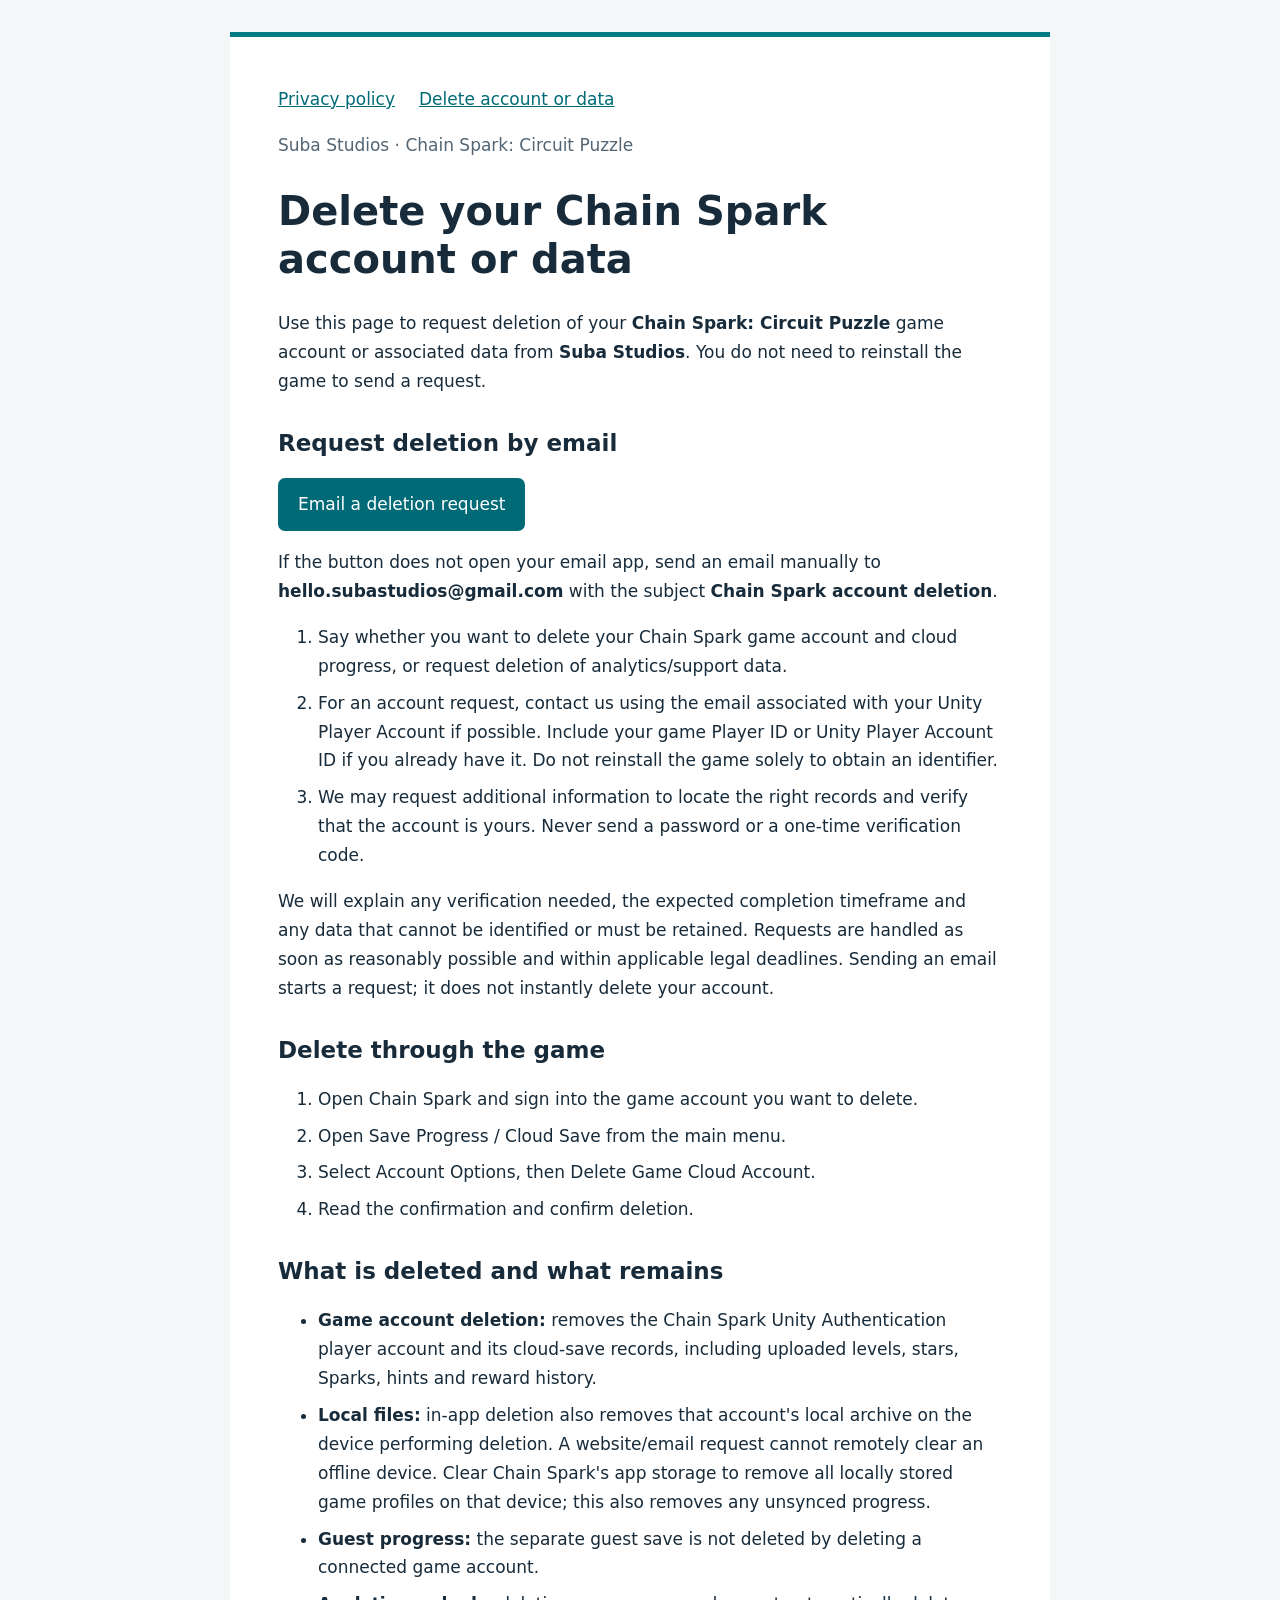
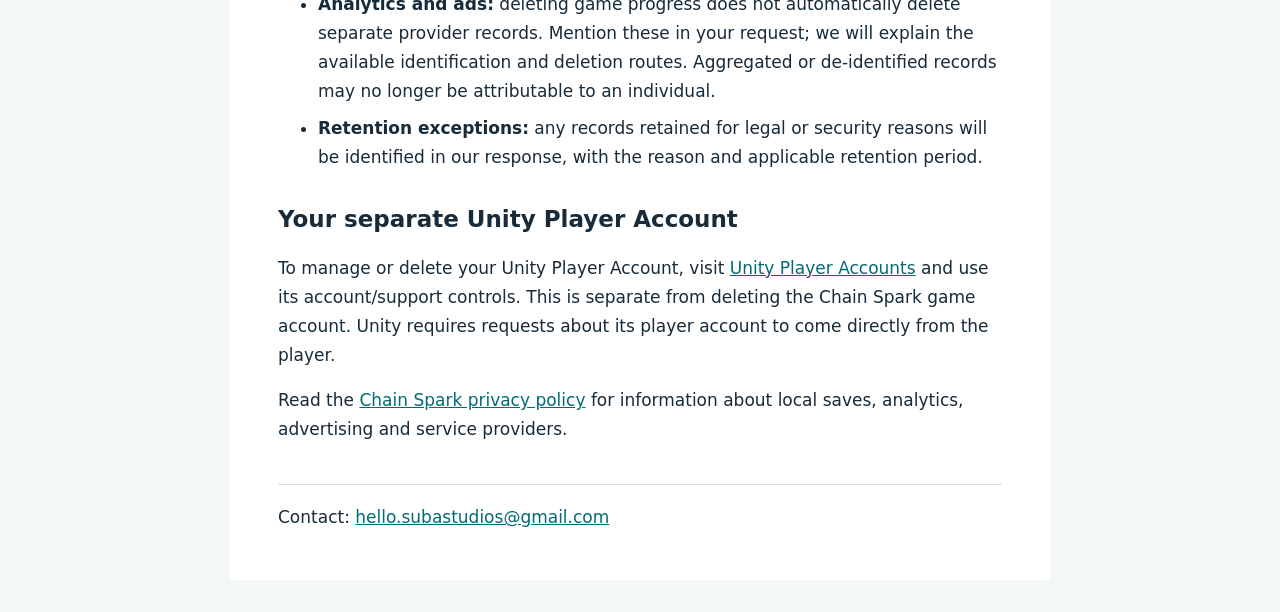
==== chainspark-delete-account.html @ b8b174a8 "Add files via upload Update Chain Spark account deletion information" ====
<!doctype html>
<html lang="en">
  <head>
    <meta charset="utf-8" />
    <meta name="viewport" content="width=device-width,initial-scale=1" />
    <title>Delete your Chain Spark account or data | Suba Studios</title>
    <style>
      * {
        box-sizing: border-box;
      }
      body {
        margin: 0;
        background: #f4f7f8;
        color: #172b3a;
        font:
          17px/1.7 system-ui,
          -apple-system,
          sans-serif;
      }
      main {
        max-width: 820px;
        margin: 32px auto;
        padding: clamp(22px, 5vw, 48px);
        background: white;
        border-top: 5px solid #007b83;
      }
      h1 {
        font-size: clamp(28px, 5vw, 40px);
        line-height: 1.2;
      }
      h2 {
        font-size: 23px;
        margin-top: 32px;
        line-height: 1.35;
      }
      a {
        color: #006b77;
        overflow-wrap: anywhere;
      }
      a:focus-visible {
        outline: 3px solid #d18c00;
        outline-offset: 4px;
      }
      .meta {
        color: #526574;
      }
      .notice {
        padding: 14px 18px;
        background: #fff5d6;
        border-left: 4px solid #9a6900;
      }
      .button {
        display: inline-block;
        background: #006b77;
        color: white;
        padding: 12px 20px;
        border-radius: 7px;
        text-decoration: none;
      }
      nav {
        display: flex;
        gap: 24px;
        flex-wrap: wrap;
      }
      li {
        margin: 8px 0;
      }
      footer {
        margin-top: 40px;
        border-top: 1px solid #d5e0e3;
        padding-top: 18px;
      }
      @media (max-width: 850px) {
        main {
          margin: 0;
        }
      }
    </style>
  </head>
  <body>
    <main>
      <nav aria-label="Page navigation">
        <a href="chainspark-privacy.html">Privacy policy</a
        ><a href="chainspark-delete-account.html">Delete account or data</a>
      </nav>
      <p class="meta">Suba Studios · Chain Spark: Circuit Puzzle</p>
      <h1>Delete your Chain Spark account or data</h1>
      <p>
        Use this page to request deletion of your
        <strong>Chain Spark: Circuit Puzzle</strong> game account or associated
        data from <strong>Suba Studios</strong>. You do not need to reinstall
        the game to send a request.
      </p>
      <h2>Request deletion by email</h2>
      <p>
        <a
          class="button"
          href="mailto:hello.subastudios@gmail.com?subject=Chain%20Spark%20account%20deletion&amp;body=Hello%20Suba%20Studios%2C%0A%0AI%20request%20deletion%20of%20my%20Chain%20Spark%20game%20account%20and%20associated%20cloud%20progress.%0A%0AAccount%20email%3A%0APlayer%20ID%20%28if%20already%20available%29%3A%0AOther%20data%20I%20want%20deleted%20%28if%20applicable%29%3A%0A%0APlease%20tell%20me%20any%20verification%20steps%20and%20expected%20completion%20timeframe.%0A"
          >Email a deletion request</a
        >
      </p>
      <p>
        If the button does not open your email app, send an email manually to
        <strong>hello.subastudios@gmail.com</strong> with the subject
        <strong>Chain Spark account deletion</strong>.
      </p>
      <ol>
        <li>
          Say whether you want to delete your Chain Spark game account and cloud
          progress, or request deletion of analytics/support data.
        </li>
        <li>
          For an account request, contact us using the email associated with
          your Unity Player Account if possible. Include your game Player ID or
          Unity Player Account ID if you already have it. Do not reinstall the
          game solely to obtain an identifier.
        </li>
        <li>
          We may request additional information to locate the right records and
          verify that the account is yours. Never send a password or a one-time
          verification code.
        </li>
      </ol>
      <p>
        We will explain any verification needed, the expected completion
        timeframe and any data that cannot be identified or must be retained.
        Requests are handled as soon as reasonably possible and within
        applicable legal deadlines. Sending an email starts a request; it does
        not instantly delete your account.
      </p>
      <h2>Delete through the game</h2>
      <ol>
        <li>
          Open Chain Spark and sign into the game account you want to delete.
        </li>
        <li>Open Save Progress / Cloud Save from the main menu.</li>
        <li>Select Account Options, then Delete Game Cloud Account.</li>
        <li>Read the confirmation and confirm deletion.</li>
      </ol>
      <h2>What is deleted and what remains</h2>
      <ul>
        <li>
          <strong>Game account deletion:</strong> removes the Chain Spark Unity
          Authentication player account and its cloud-save records, including
          uploaded levels, stars, Sparks, hints and reward history.
        </li>
        <li>
          <strong>Local files:</strong> in-app deletion also removes that
          account's local archive on the device performing deletion. A
          website/email request cannot remotely clear an offline device. Clear
          Chain Spark's app storage to remove all locally stored game profiles
          on that device; this also removes any unsynced progress.
        </li>
        <li>
          <strong>Guest progress:</strong> the separate guest save is not
          deleted by deleting a connected game account.
        </li>
        <li>
          <strong>Analytics and ads:</strong> deleting game progress does not
          automatically delete separate provider records. Mention these in your
          request; we will explain the available identification and deletion
          routes. Aggregated or de-identified records may no longer be
          attributable to an individual.
        </li>
        <li>
          <strong>Retention exceptions:</strong> any records retained for legal
          or security reasons will be identified in our response, with the
          reason and applicable retention period.
        </li>
      </ul>
      <h2>Your separate Unity Player Account</h2>
      <p>
        To manage or delete your Unity Player Account, visit
        <a href="https://player-account.unity.com/">Unity Player Accounts</a>
        and use its account/support controls. This is separate from deleting the
        Chain Spark game account. Unity requires requests about its player
        account to come directly from the player.
      </p>
      <p>
        Read the
        <a href="chainspark-privacy.html">Chain Spark privacy policy</a> for
        information about local saves, analytics, advertising and service
        providers.
      </p>
      <footer>
        Contact:
        <a href="mailto:hello.subastudios@gmail.com"
          >hello.subastudios@gmail.com</a
        >
      </footer>
    </main>
  </body>
</html>
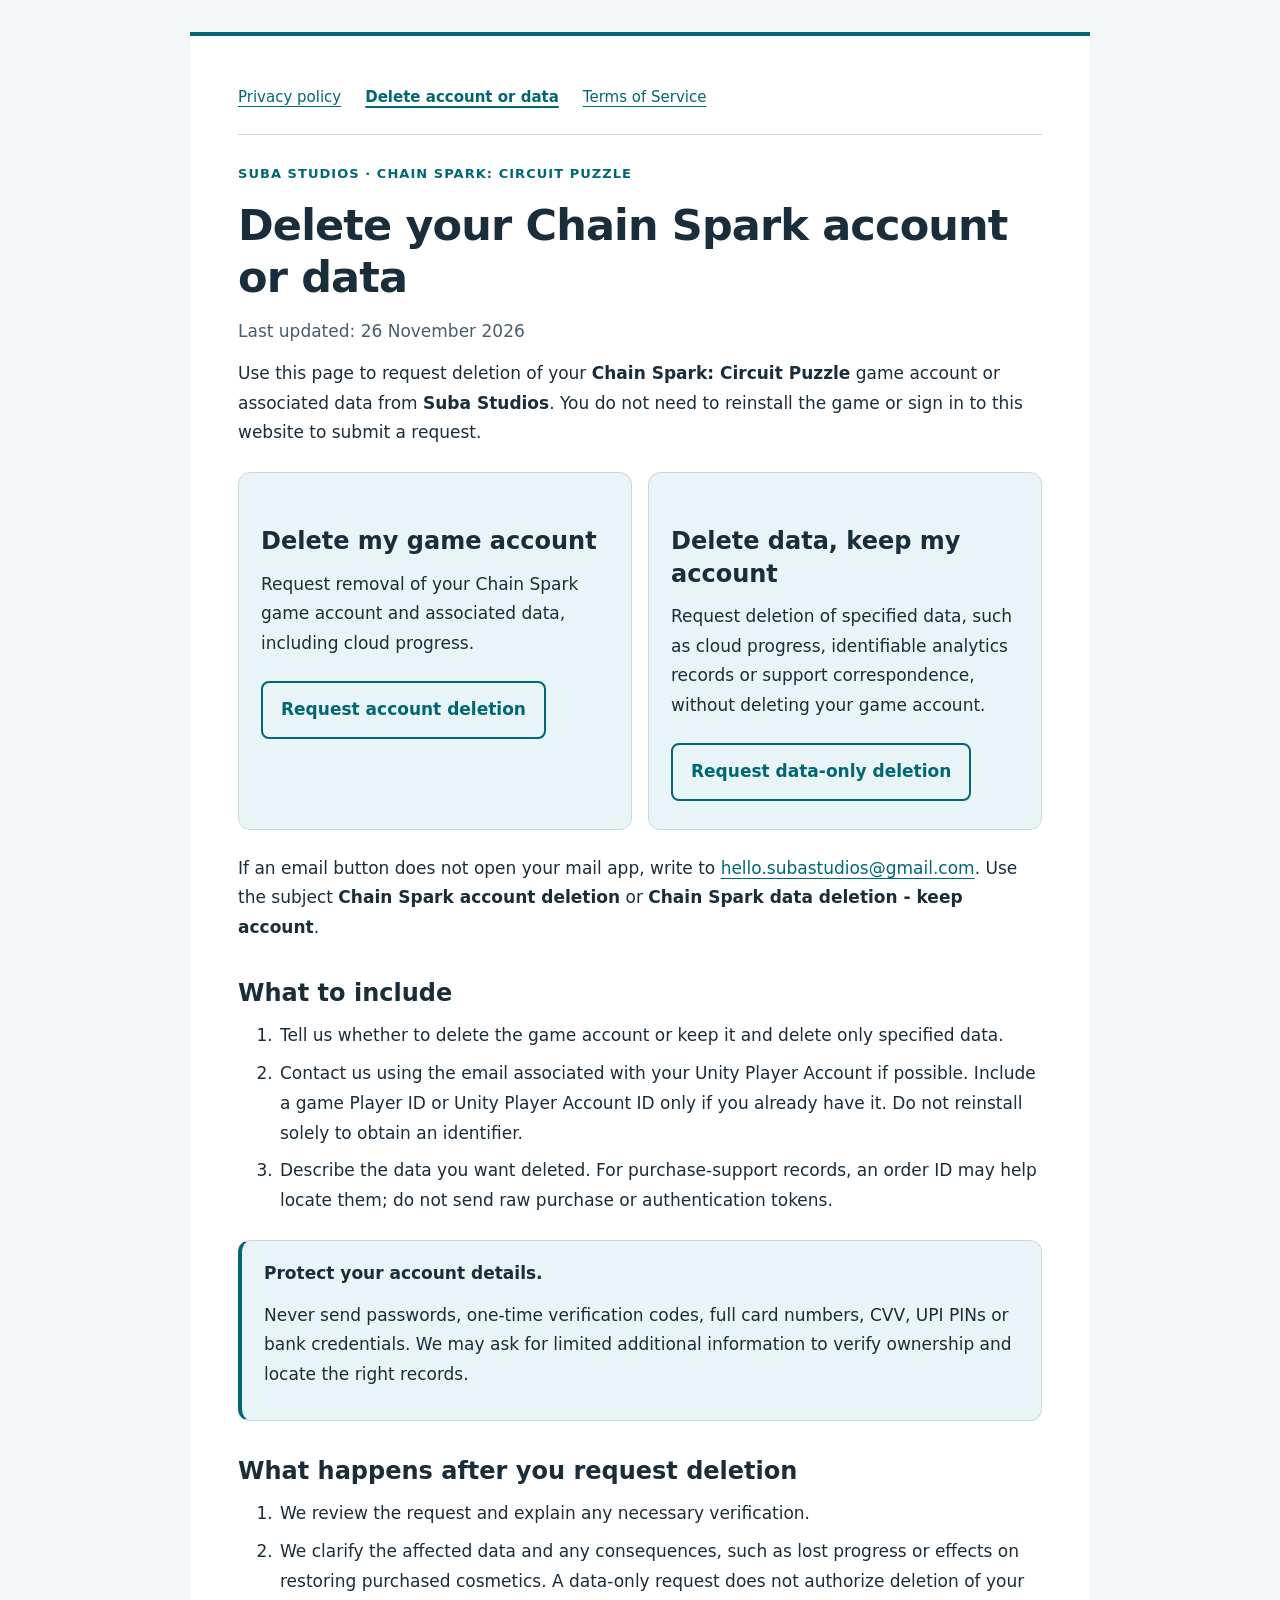
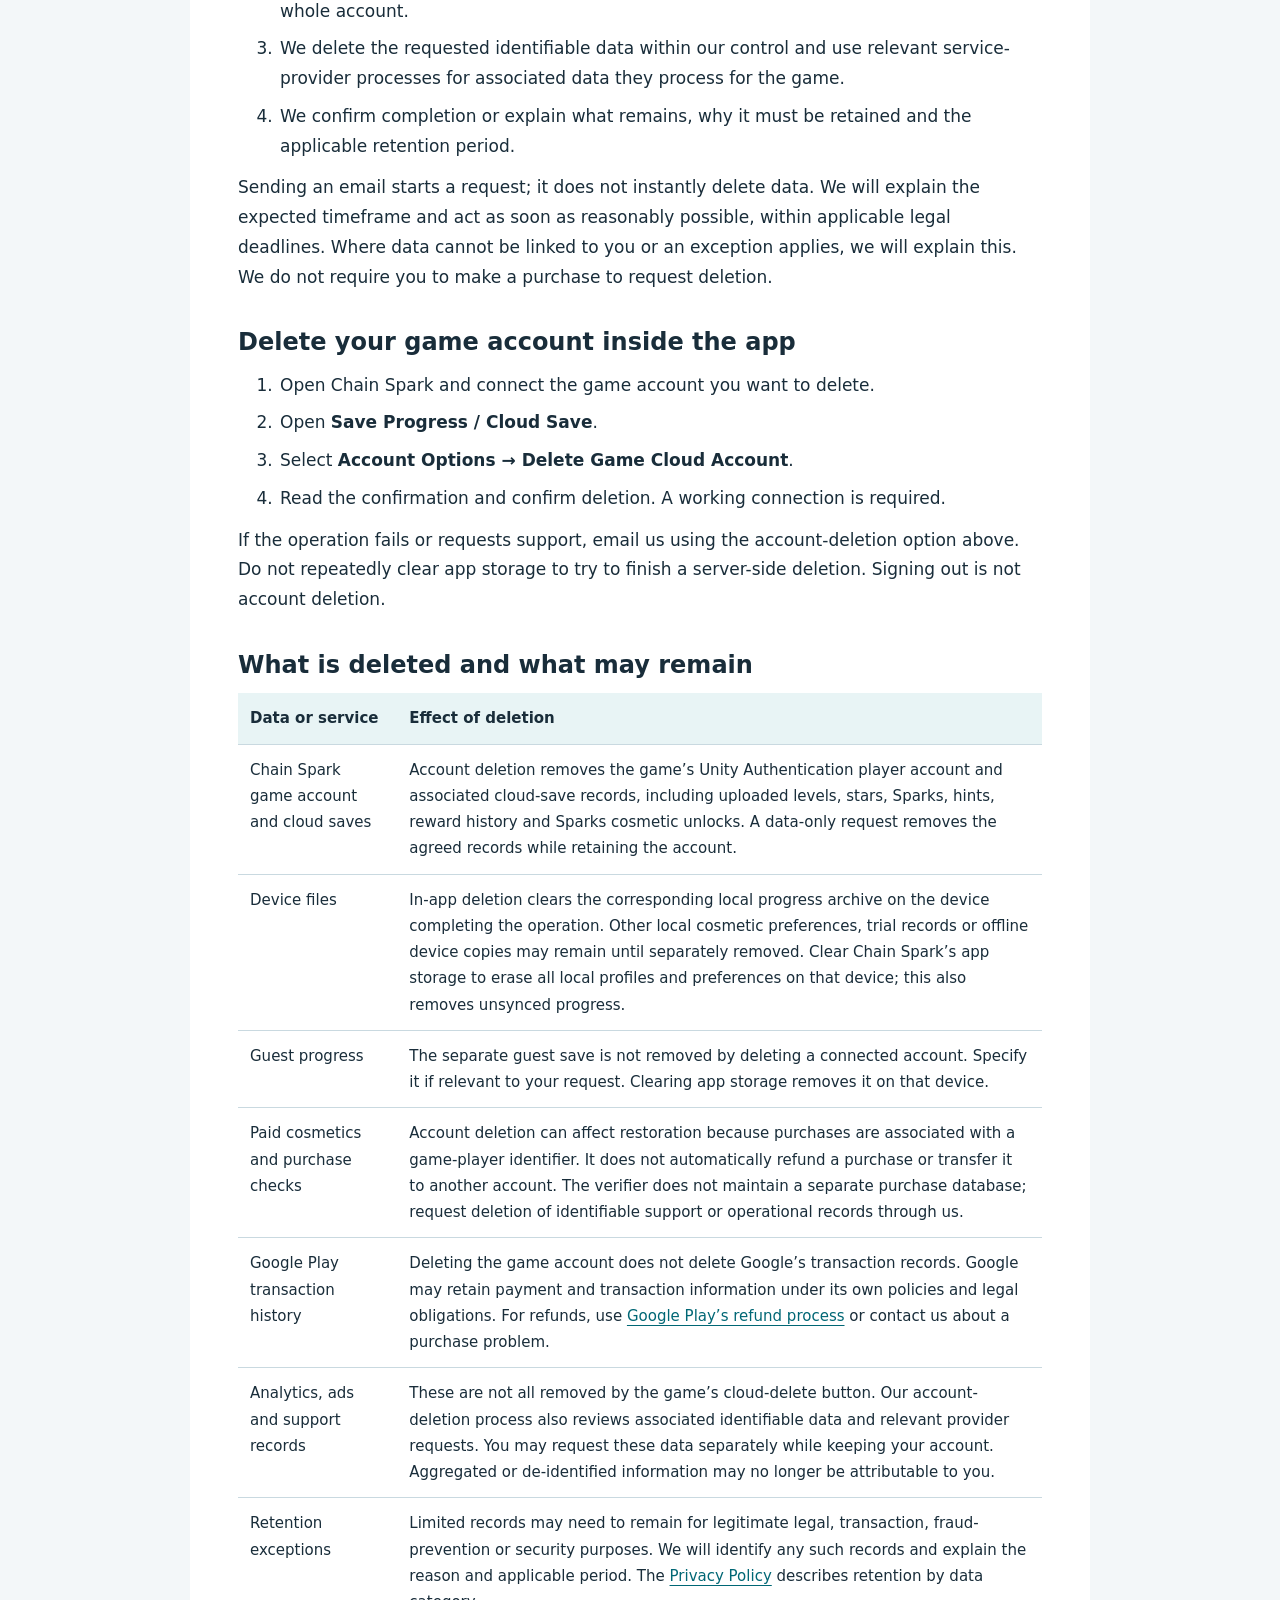
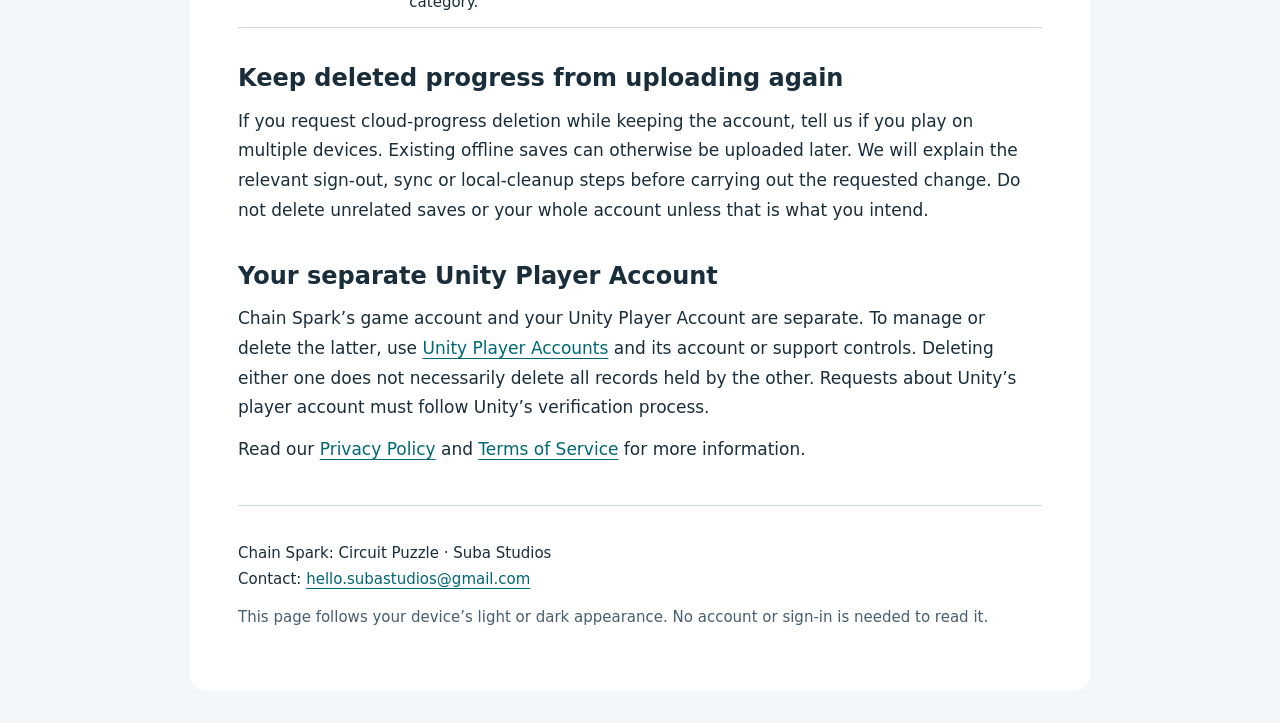
==== commit 8ee12ae0: "Enhance account deletion page with new styles and content Added meta tags for color scheme and descr" ====
--- a/chainspark-delete-account.html
+++ b/chainspark-delete-account.html
@@ -3,190 +3,457 @@
   <head>
     <meta charset="utf-8" />
     <meta name="viewport" content="width=device-width,initial-scale=1" />
+    <meta name="color-scheme" content="light dark" />
     <title>Delete your Chain Spark account or data | Suba Studios</title>
+    <meta
+      name="description"
+      content="Request Chain Spark account deletion or delete specific data while keeping your game account. No app installation required."
+    />
     <style>
+      :root {
+        color-scheme: light dark;
+        --bg: #f3f7f9;
+        --surface: #fff;
+        --text: #192d3a;
+        --muted: #465e6d;
+        --accent: #006775;
+        --line: #c9d9e0;
+        --soft: #e8f4f5;
+        --focus: #795000;
+      }
+      @media (prefers-color-scheme: dark) {
+        :root {
+          --bg: #070e19;
+          --surface: #101d2b;
+          --text: #edf3f8;
+          --muted: #b7cbd9;
+          --accent: #79e3ea;
+          --line: #375263;
+          --soft: #142f3c;
+          --focus: #f7ce85;
+        }
+      }
       * {
         box-sizing: border-box;
       }
+      html {
+        scroll-padding-top: 24px;
+      }
       body {
         margin: 0;
-        background: #f4f7f8;
-        color: #172b3a;
+        background: var(--bg);
+        color: var(--text);
         font:
-          17px/1.7 system-ui,
+          17px/1.75 system-ui,
           -apple-system,
+          BlinkMacSystemFont,
+          "Segoe UI",
           sans-serif;
       }
       main {
-        max-width: 820px;
+        max-width: 900px;
         margin: 32px auto;
         padding: clamp(22px, 5vw, 48px);
-        background: white;
-        border-top: 5px solid #007b83;
+        background: var(--surface);
+        border-top: 4px solid var(--accent);
+        border-radius: 0 0 16px 16px;
+      }
+      nav {
+        display: flex;
+        flex-wrap: wrap;
+        gap: 12px 24px;
+        padding-bottom: 24px;
+        border-bottom: 1px solid var(--line);
+        font-size: 15px;
+      }
+      nav a[aria-current="page"] {
+        font-weight: 750;
+        text-decoration-thickness: 2px;
+      }
+      .eyebrow {
+        color: var(--accent);
+        font-size: 13px;
+        font-weight: 750;
+        letter-spacing: 0.08em;
+        margin-top: 28px;
       }
       h1 {
-        font-size: clamp(28px, 5vw, 40px);
+        font-size: clamp(29px, 6vw, 43px);
         line-height: 1.2;
+        letter-spacing: -0.02em;
+        margin: 14px 0;
       }
       h2 {
-        font-size: 23px;
-        margin-top: 32px;
+        font-size: 24px;
         line-height: 1.35;
+        margin: 34px 0 12px;
+      }
+      h3 {
+        font-size: 19px;
+        line-height: 1.4;
+        margin: 20px 0 8px;
+      }
+      p,
+      ul,
+      ol {
+        margin: 12px 0;
+      }
+      li {
+        padding-left: 2px;
+        margin: 8px 0;
       }
       a {
-        color: #006b77;
+        color: var(--accent);
+        text-underline-offset: 4px;
         overflow-wrap: anywhere;
       }
       a:focus-visible {
-        outline: 3px solid #d18c00;
+        outline: 3px solid var(--focus);
         outline-offset: 4px;
       }
-      .meta {
-        color: #526574;
-      }
-      .notice {
-        padding: 14px 18px;
-        background: #fff5d6;
-        border-left: 4px solid #9a6900;
+      .muted {
+        color: var(--muted);
+      }
+      .callout,
+      .card {
+        padding: 18px 22px;
+        background: var(--soft);
+        border: 1px solid var(--line);
+        border-radius: 12px;
+      }
+      .callout {
+        border-left: 4px solid var(--accent);
+        margin: 24px 0;
+      }
+      .grid {
+        display: grid;
+        grid-template-columns: repeat(auto-fit, minmax(min(100%, 290px), 1fr));
+        gap: 16px;
+        margin: 24px 0;
       }
       .button {
         display: inline-block;
-        background: #006b77;
-        color: white;
-        padding: 12px 20px;
-        border-radius: 7px;
+        padding: 12px 18px;
+        min-height: 48px;
+        border: 2px solid var(--accent);
+        border-radius: 8px;
+        font-weight: 700;
+        margin: 10px 0;
         text-decoration: none;
       }
-      nav {
-        display: flex;
-        gap: 24px;
-        flex-wrap: wrap;
-      }
-      li {
-        margin: 8px 0;
+      .button:hover {
+        text-decoration: underline;
+      }
+      .table-wrap {
+        overflow-x: auto;
+      }
+      table {
+        width: 100%;
+        border-collapse: collapse;
+        font-size: 15px;
+      }
+      th,
+      td {
+        text-align: left;
+        vertical-align: top;
+        padding: 12px;
+        border-bottom: 1px solid var(--line);
+      }
+      th {
+        background: var(--soft);
       }
       footer {
         margin-top: 40px;
-        border-top: 1px solid #d5e0e3;
-        padding-top: 18px;
-      }
-      @media (max-width: 850px) {
+        border-top: 1px solid var(--line);
+        padding-top: 22px;
+        font-size: 15px;
+      }
+      .skip {
+        position: absolute;
+        left: 12px;
+        top: -100px;
+        background: var(--surface);
+        padding: 12px;
+      }
+      .skip:focus {
+        top: 12px;
+      }
+      @media (max-width: 900px) {
         main {
           margin: 0;
+          border-radius: 0;
+        }
+      }
+      @media print {
+        body,
+        main {
+          background: white;
+          color: black;
+        }
+        main {
+          margin: 0;
+          max-width: none;
+          padding: 0;
+          border: 0;
+        }
+        .button {
+          border: 1px solid black;
+        }
+        a {
+          color: black;
+        }
+        nav,
+        .skip {
+          display: none;
         }
       }
     </style>
   </head>
   <body>
-    <main>
-      <nav aria-label="Page navigation">
+    <a class="skip" href="#content">Skip to content</a>
+    <main id="content">
+      <nav aria-label="Policy pages">
         <a href="chainspark-privacy.html">Privacy policy</a
-        ><a href="chainspark-delete-account.html">Delete account or data</a>
+        ><a href="chainspark-delete-account.html" aria-current="page"
+          >Delete account or data</a
+        ><a href="chainspark-terms.html">Terms of Service</a>
       </nav>
-      <p class="meta">Suba Studios · Chain Spark: Circuit Puzzle</p>
-      <h1>Delete your Chain Spark account or data</h1>
+      <header>
+        <p class="eyebrow">SUBA STUDIOS · CHAIN SPARK: CIRCUIT PUZZLE</p>
+        <h1>Delete your Chain Spark account or data</h1>
+        <p class="muted">Last updated: 26 November 2026</p>
+      </header>
       <p>
         Use this page to request deletion of your
         <strong>Chain Spark: Circuit Puzzle</strong> game account or associated
         data from <strong>Suba Studios</strong>. You do not need to reinstall
-        the game to send a request.
-      </p>
-      <h2>Request deletion by email</h2>
-      <p>
-        <a
-          class="button"
-          href="mailto:hello.subastudios@gmail.com?subject=Chain%20Spark%20account%20deletion&amp;body=Hello%20Suba%20Studios%2C%0A%0AI%20request%20deletion%20of%20my%20Chain%20Spark%20game%20account%20and%20associated%20cloud%20progress.%0A%0AAccount%20email%3A%0APlayer%20ID%20%28if%20already%20available%29%3A%0AOther%20data%20I%20want%20deleted%20%28if%20applicable%29%3A%0A%0APlease%20tell%20me%20any%20verification%20steps%20and%20expected%20completion%20timeframe.%0A"
-          >Email a deletion request</a
-        >
-      </p>
-      <p>
-        If the button does not open your email app, send an email manually to
-        <strong>hello.subastudios@gmail.com</strong> with the subject
-        <strong>Chain Spark account deletion</strong>.
-      </p>
-      <ol>
-        <li>
-          Say whether you want to delete your Chain Spark game account and cloud
-          progress, or request deletion of analytics/support data.
-        </li>
-        <li>
-          For an account request, contact us using the email associated with
-          your Unity Player Account if possible. Include your game Player ID or
-          Unity Player Account ID if you already have it. Do not reinstall the
-          game solely to obtain an identifier.
-        </li>
-        <li>
-          We may request additional information to locate the right records and
-          verify that the account is yours. Never send a password or a one-time
-          verification code.
-        </li>
-      </ol>
-      <p>
-        We will explain any verification needed, the expected completion
-        timeframe and any data that cannot be identified or must be retained.
-        Requests are handled as soon as reasonably possible and within
-        applicable legal deadlines. Sending an email starts a request; it does
-        not instantly delete your account.
-      </p>
-      <h2>Delete through the game</h2>
-      <ol>
-        <li>
-          Open Chain Spark and sign into the game account you want to delete.
-        </li>
-        <li>Open Save Progress / Cloud Save from the main menu.</li>
-        <li>Select Account Options, then Delete Game Cloud Account.</li>
-        <li>Read the confirmation and confirm deletion.</li>
-      </ol>
-      <h2>What is deleted and what remains</h2>
-      <ul>
-        <li>
-          <strong>Game account deletion:</strong> removes the Chain Spark Unity
-          Authentication player account and its cloud-save records, including
-          uploaded levels, stars, Sparks, hints and reward history.
-        </li>
-        <li>
-          <strong>Local files:</strong> in-app deletion also removes that
-          account's local archive on the device performing deletion. A
-          website/email request cannot remotely clear an offline device. Clear
-          Chain Spark's app storage to remove all locally stored game profiles
-          on that device; this also removes any unsynced progress.
-        </li>
-        <li>
-          <strong>Guest progress:</strong> the separate guest save is not
-          deleted by deleting a connected game account.
-        </li>
-        <li>
-          <strong>Analytics and ads:</strong> deleting game progress does not
-          automatically delete separate provider records. Mention these in your
-          request; we will explain the available identification and deletion
-          routes. Aggregated or de-identified records may no longer be
-          attributable to an individual.
-        </li>
-        <li>
-          <strong>Retention exceptions:</strong> any records retained for legal
-          or security reasons will be identified in our response, with the
-          reason and applicable retention period.
-        </li>
-      </ul>
-      <h2>Your separate Unity Player Account</h2>
-      <p>
-        To manage or delete your Unity Player Account, visit
-        <a href="https://player-account.unity.com/">Unity Player Accounts</a>
-        and use its account/support controls. This is separate from deleting the
-        Chain Spark game account. Unity requires requests about its player
-        account to come directly from the player.
-      </p>
-      <p>
-        Read the
-        <a href="chainspark-privacy.html">Chain Spark privacy policy</a> for
-        information about local saves, analytics, advertising and service
-        providers.
-      </p>
-      <footer>
-        Contact:
+        the game or sign in to this website to submit a request.
+      </p>
+      <div class="grid">
+        <section class="card" aria-labelledby="account">
+          <h2 id="account">Delete my game account</h2>
+          <p>
+            Request removal of your Chain Spark game account and associated
+            data, including cloud progress.
+          </p>
+          <a
+            class="button"
+            href="mailto:hello.subastudios@gmail.com?subject=Chain+Spark+account+deletion&amp;body=Hello+Suba+Studios%2C%0A%0APlease+delete+my+Chain+Spark+game+account+and+associated+data.%0AAccount+email%3A%0APlayer+ID+%28only+if+already+available%29%3A%0AOther+relevant+details%3A%0A%0APlease+explain+verification%2C+the+expected+timeframe+and+any+retention+exceptions.%0A"
+            >Request account deletion</a
+          >
+        </section>
+        <section class="card" aria-labelledby="data">
+          <h2 id="data">Delete data, keep my account</h2>
+          <p>
+            Request deletion of specified data, such as cloud progress,
+            identifiable analytics records or support correspondence, without
+            deleting your game account.
+          </p>
+          <a
+            class="button"
+            href="mailto:hello.subastudios@gmail.com?subject=Chain+Spark+data+deletion+-+keep+account&amp;body=Hello+Suba+Studios%2C%0A%0APlease+keep+my+Chain+Spark+game+account.+I+request+deletion+of+these+specific+data%3A%0A%5BDescribe+cloud+progress%2C+analytics%2C+support+correspondence+or+other+data.%5D%0AAccount+email%3A%0APlayer+ID+%28only+if+already+available%29%3A%0A%0APlease+explain+the+effects%2C+verification%2C+expected+timeframe+and+any+retention+exceptions+before+deleting+data.%0A"
+            >Request data-only deletion</a
+          >
+        </section>
+      </div>
+      <p>
+        If an email button does not open your mail app, write to
         <a href="mailto:hello.subastudios@gmail.com"
           >hello.subastudios@gmail.com</a
-        >
+        >. Use the subject <strong>Chain Spark account deletion</strong> or
+        <strong>Chain Spark data deletion - keep account</strong>.
+      </p>
+      <h2>What to include</h2>
+      <ol>
+        <li>
+          Tell us whether to delete the game account or keep it and delete only
+          specified data.
+        </li>
+        <li>
+          Contact us using the email associated with your Unity Player Account
+          if possible. Include a game Player ID or Unity Player Account ID only
+          if you already have it. Do not reinstall solely to obtain an
+          identifier.
+        </li>
+        <li>
+          Describe the data you want deleted. For purchase-support records, an
+          order ID may help locate them; do not send raw purchase or
+          authentication tokens.
+        </li>
+      </ol>
+      <div class="callout">
+        <strong>Protect your account details.</strong>
+        <p>
+          Never send passwords, one-time verification codes, full card numbers,
+          CVV, UPI PINs or bank credentials. We may ask for limited additional
+          information to verify ownership and locate the right records.
+        </p>
+      </div>
+      <h2>What happens after you request deletion</h2>
+      <ol>
+        <li>We review the request and explain any necessary verification.</li>
+        <li>
+          We clarify the affected data and any consequences, such as lost
+          progress or effects on restoring purchased cosmetics. A data-only
+          request does not authorize deletion of your whole account.
+        </li>
+        <li>
+          We delete the requested identifiable data within our control and use
+          relevant service-provider processes for associated data they process
+          for the game.
+        </li>
+        <li>
+          We confirm completion or explain what remains, why it must be retained
+          and the applicable retention period.
+        </li>
+      </ol>
+      <p>
+        Sending an email starts a request; it does not instantly delete data. We
+        will explain the expected timeframe and act as soon as reasonably
+        possible, within applicable legal deadlines. Where data cannot be linked
+        to you or an exception applies, we will explain this. We do not require
+        you to make a purchase to request deletion.
+      </p>
+      <h2>Delete your game account inside the app</h2>
+      <ol>
+        <li>
+          Open Chain Spark and connect the game account you want to delete.
+        </li>
+        <li>Open <strong>Save Progress / Cloud Save</strong>.</li>
+        <li>
+          Select <strong>Account Options → Delete Game Cloud Account</strong>.
+        </li>
+        <li>
+          Read the confirmation and confirm deletion. A working connection is
+          required.
+        </li>
+      </ol>
+      <p>
+        If the operation fails or requests support, email us using the
+        account-deletion option above. Do not repeatedly clear app storage to
+        try to finish a server-side deletion. Signing out is not account
+        deletion.
+      </p>
+      <h2>What is deleted and what may remain</h2>
+      <div class="table-wrap">
+        <table>
+          <thead>
+            <tr>
+              <th scope="col">Data or service</th>
+              <th scope="col">Effect of deletion</th>
+            </tr>
+          </thead>
+          <tbody>
+            <tr>
+              <td>Chain Spark game account and cloud saves</td>
+              <td>
+                Account deletion removes the game’s Unity Authentication player
+                account and associated cloud-save records, including uploaded
+                levels, stars, Sparks, hints, reward history and Sparks cosmetic
+                unlocks. A data-only request removes the agreed records while
+                retaining the account.
+              </td>
+            </tr>
+            <tr>
+              <td>Device files</td>
+              <td>
+                In-app deletion clears the corresponding local progress archive
+                on the device completing the operation. Other local cosmetic
+                preferences, trial records or offline device copies may remain
+                until separately removed. Clear Chain Spark’s app storage to
+                erase all local profiles and preferences on that device; this
+                also removes unsynced progress.
+              </td>
+            </tr>
+            <tr>
+              <td>Guest progress</td>
+              <td>
+                The separate guest save is not removed by deleting a connected
+                account. Specify it if relevant to your request. Clearing app
+                storage removes it on that device.
+              </td>
+            </tr>
+            <tr>
+              <td>Paid cosmetics and purchase checks</td>
+              <td>
+                Account deletion can affect restoration because purchases are
+                associated with a game-player identifier. It does not
+                automatically refund a purchase or transfer it to another
+                account. The verifier does not maintain a separate purchase
+                database; request deletion of identifiable support or
+                operational records through us.
+              </td>
+            </tr>
+            <tr>
+              <td>Google Play transaction history</td>
+              <td>
+                Deleting the game account does not delete Google’s transaction
+                records. Google may retain payment and transaction information
+                under its own policies and legal obligations. For refunds, use
+                <a href="https://support.google.com/googleplay/answer/2479637"
+                  >Google Play’s refund process</a
+                >
+                or contact us about a purchase problem.
+              </td>
+            </tr>
+            <tr>
+              <td>Analytics, ads and support records</td>
+              <td>
+                These are not all removed by the game’s cloud-delete button. Our
+                account-deletion process also reviews associated identifiable
+                data and relevant provider requests. You may request these data
+                separately while keeping your account. Aggregated or
+                de-identified information may no longer be attributable to you.
+              </td>
+            </tr>
+            <tr>
+              <td>Retention exceptions</td>
+              <td>
+                Limited records may need to remain for legitimate legal,
+                transaction, fraud-prevention or security purposes. We will
+                identify any such records and explain the reason and applicable
+                period. The
+                <a href="chainspark-privacy.html#content">Privacy Policy</a>
+                describes retention by data category.
+              </td>
+            </tr>
+          </tbody>
+        </table>
+      </div>
+      <h2>Keep deleted progress from uploading again</h2>
+      <p>
+        If you request cloud-progress deletion while keeping the account, tell
+        us if you play on multiple devices. Existing offline saves can otherwise
+        be uploaded later. We will explain the relevant sign-out, sync or
+        local-cleanup steps before carrying out the requested change. Do not
+        delete unrelated saves or your whole account unless that is what you
+        intend.
+      </p>
+      <h2>Your separate Unity Player Account</h2>
+      <p>
+        Chain Spark’s game account and your Unity Player Account are separate.
+        To manage or delete the latter, use
+        <a href="https://player-account.unity.com/">Unity Player Accounts</a>
+        and its account or support controls. Deleting either one does not
+        necessarily delete all records held by the other. Requests about Unity’s
+        player account must follow Unity’s verification process.
+      </p>
+      <p>
+        Read our <a href="chainspark-privacy.html">Privacy Policy</a> and
+        <a href="chainspark-terms.html">Terms of Service</a> for more
+        information.
+      </p>
+      <footer>
+        <p>
+          Chain Spark: Circuit Puzzle · Suba Studios<br />Contact:
+          <a href="mailto:hello.subastudios@gmail.com"
+            >hello.subastudios@gmail.com</a
+          >
+        </p>
+        <p class="muted">
+          This page follows your device’s light or dark appearance. No account
+          or sign-in is needed to read it.
+        </p>
       </footer>
     </main>
   </body>
